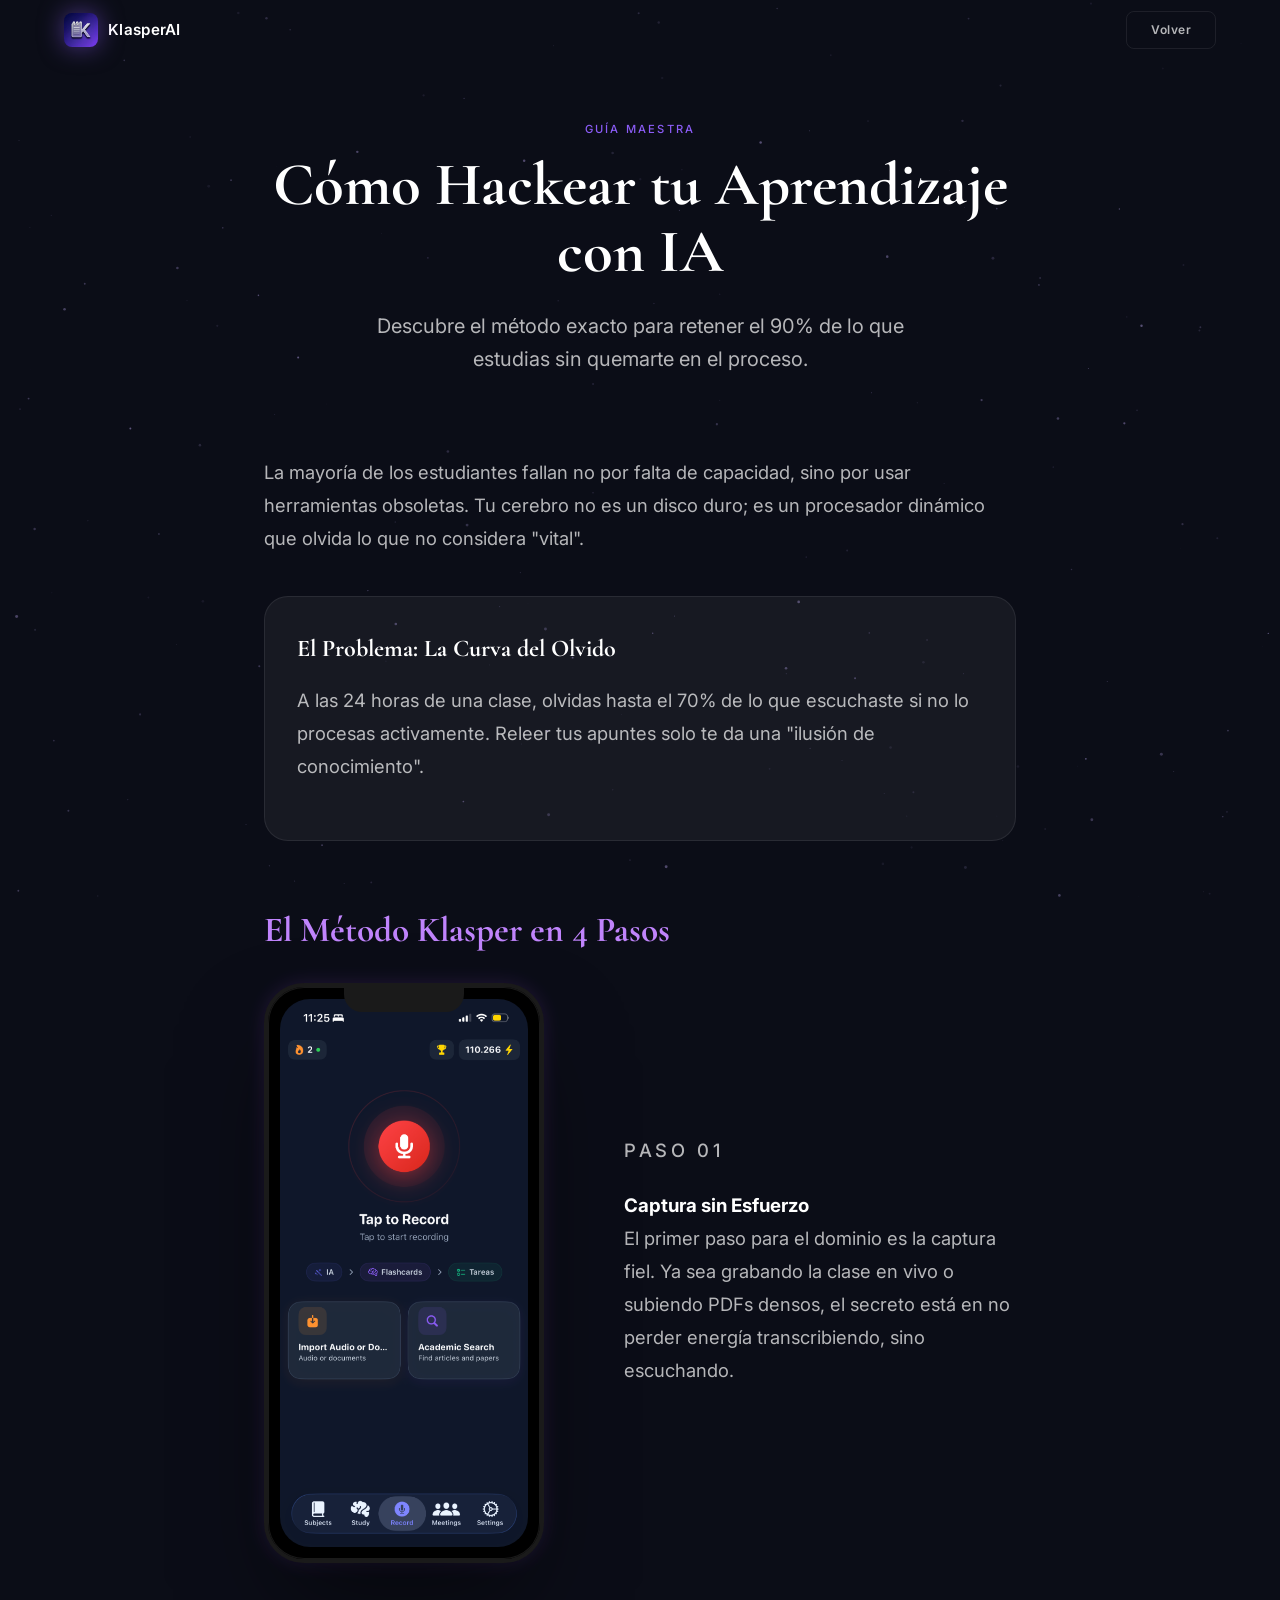
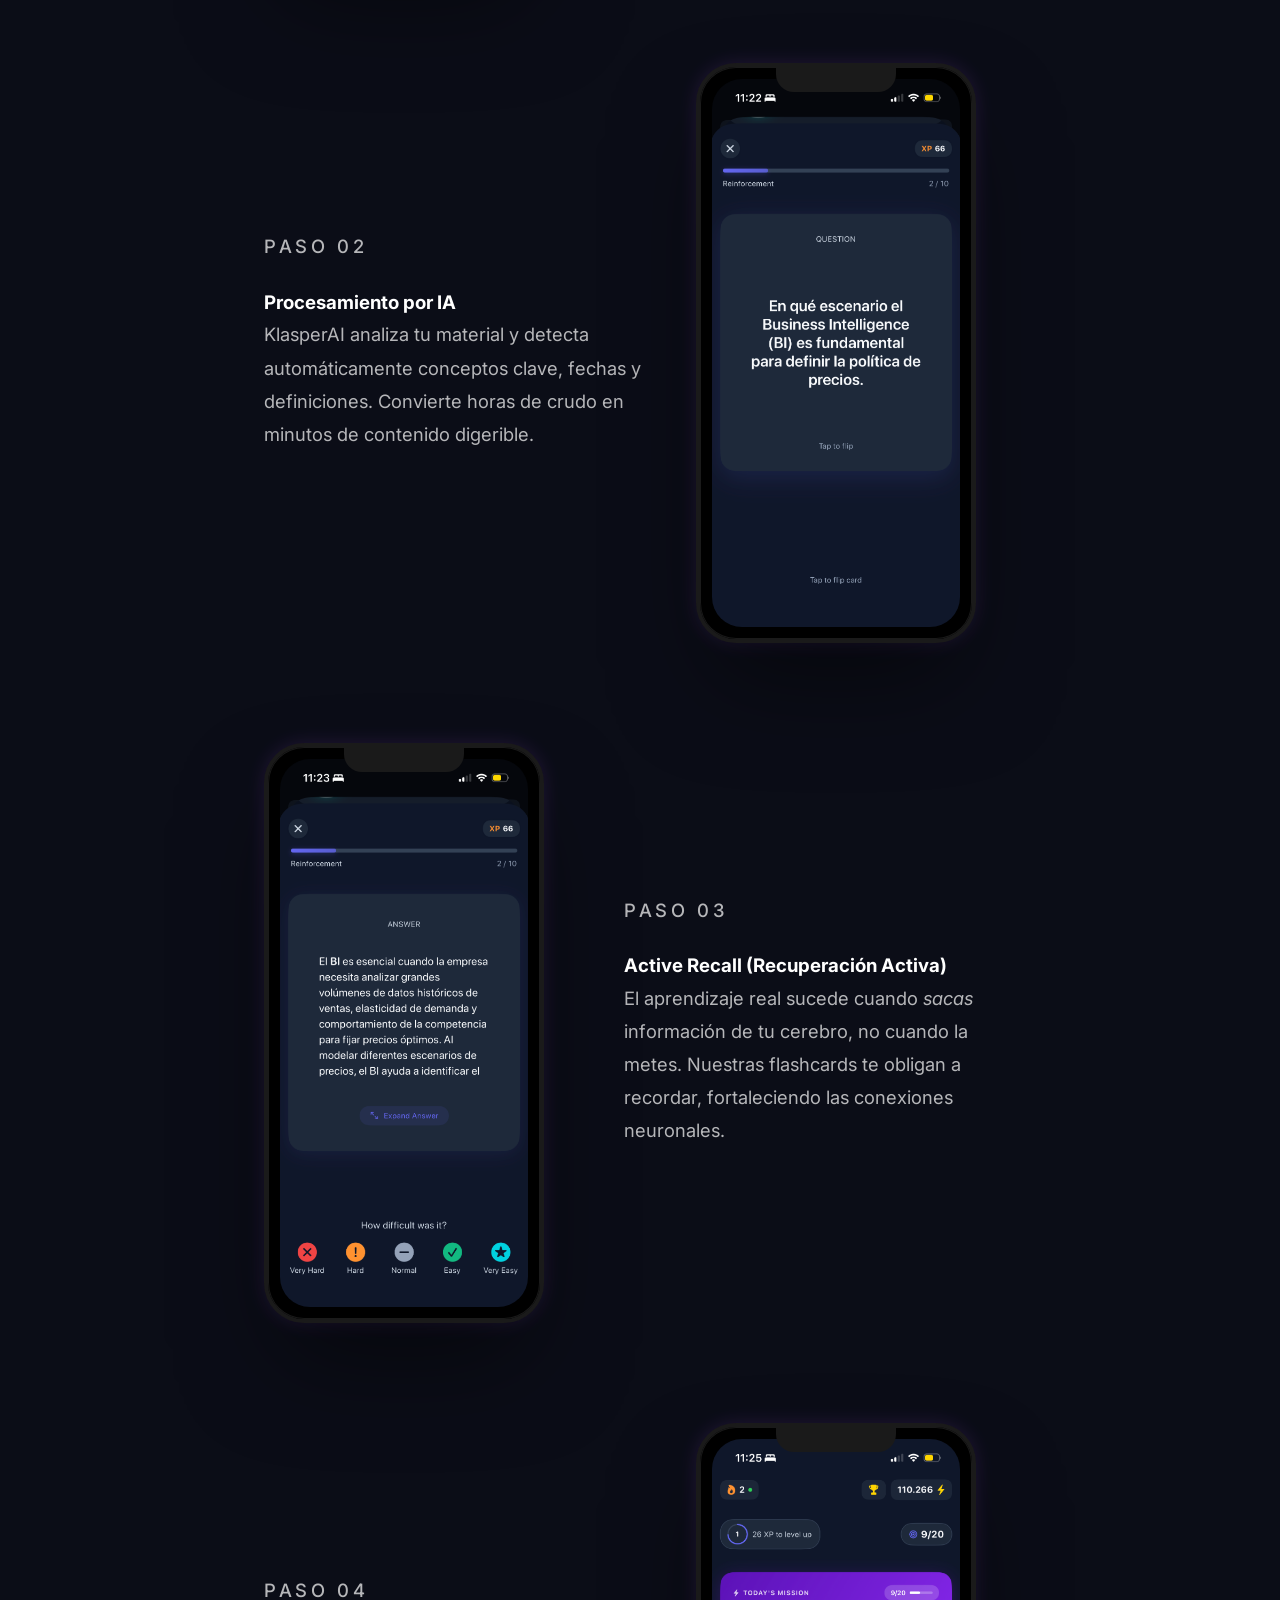
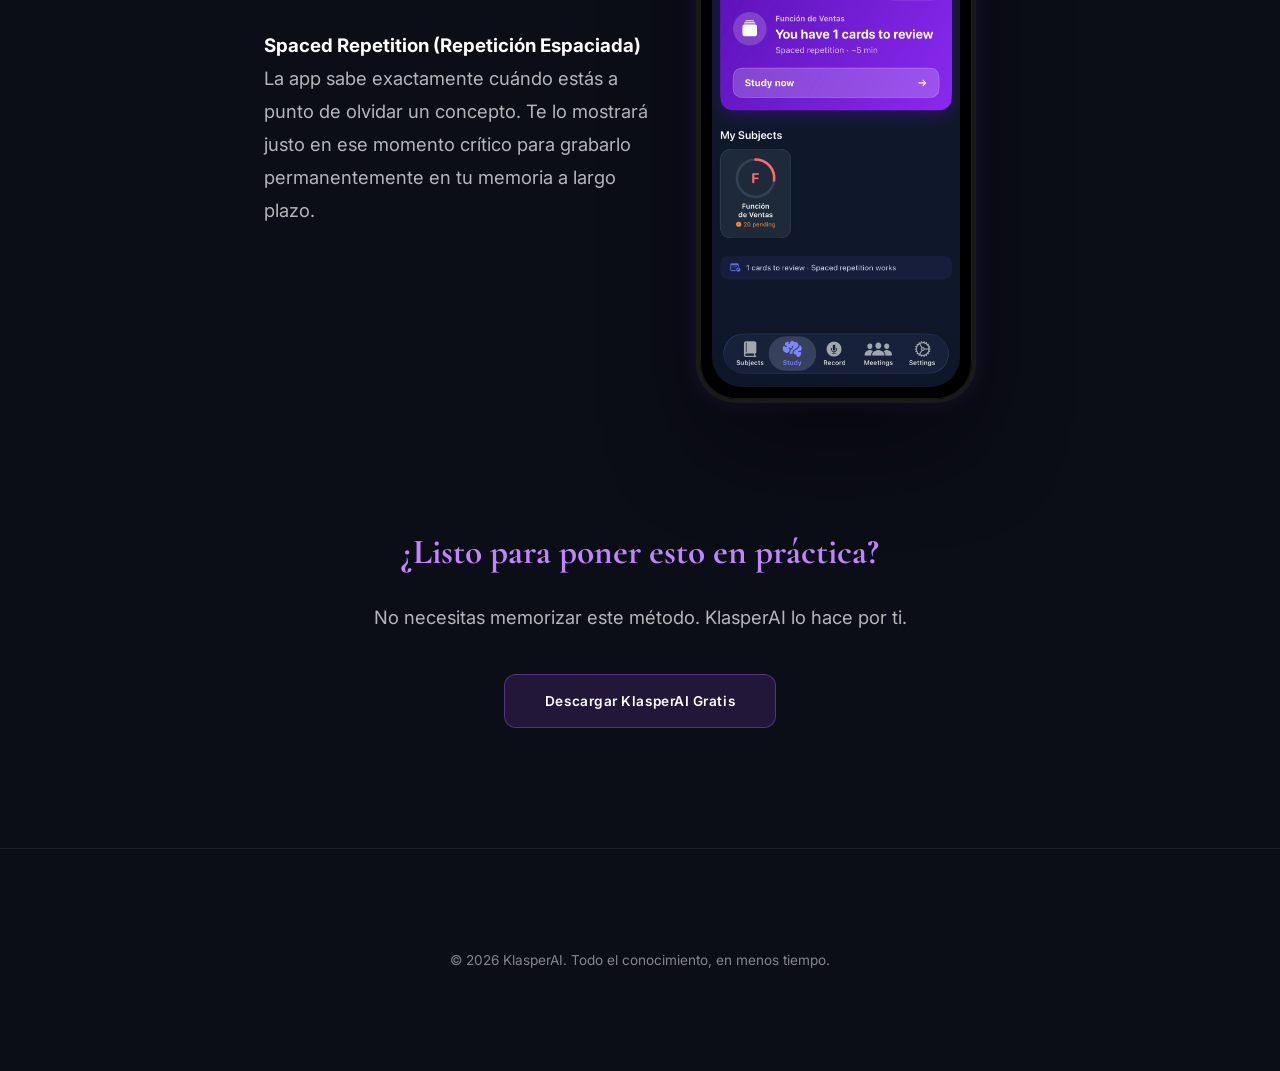
==== guia.html @ 50f0b6f0 "feat: integrate app UI mockups, interactive free guide page, and updated official support email" ====
<!doctype html>
<html lang="es">

<head>
  <meta charset="utf-8">
  <meta name="viewport" content="width=device-width, initial-scale=1">
  <title>Guía Gratis: Domina cualquier tema con el Método Klasper + IA</title>
  <meta name="description"
    content="Aprende cómo usar la inteligencia artificial y la ciencia del aprendizaje para retener 3 veces más información en la mitad del tiempo.">
  <link rel="preconnect" href="https://fonts.googleapis.com">
  <link rel="preconnect" href="https://fonts.gstatic.com" crossorigin>
  <link
    href="https://fonts.googleapis.com/css2?family=Cormorant+Garamond:ital,wght@0,400;0,600;0,700;1,400;1,600;1,700&family=Inter:wght@300;400;500;600;700&display=swap"
    rel="stylesheet">
  <link rel="stylesheet" href="./styles.css">
  
  <style>
    /* Estilos específicos para la página de la guía */
    .guide-article {
      max-width: 800px;
      margin: 120px auto;
      padding: 0 24px;
    }
    
    .guide-header {
      text-align: center;
      margin-bottom: 80px;
    }
    
    .guide-header h1 {
      font-family: var(--serif);
      font-size: clamp(2.5rem, 6vw, 3.8rem);
      line-height: 1.1;
      margin-bottom: 24px;
      color: #fff;
    }
    
    .guide-header .subtitle {
      font-size: 1.25rem;
      color: var(--text-body);
      max-width: 600px;
      margin: 0 auto;
    }
    
    .guide-content h2 {
      font-family: var(--serif);
      font-size: 2.2rem;
      margin: 60px 0 24px;
      color: var(--accent-soft);
    }
    
    .guide-content p {
      font-size: 1.15rem;
      margin-bottom: 24px;
      color: var(--text-body);
      line-height: 1.8;
    }
    
    .guide-visual {
      margin: 48px 0;
      border-radius: 24px;
      overflow: hidden;
      border: 1px solid var(--border);
      box-shadow: 0 30px 60px rgba(0,0,0,0.5);
    }
    
    .guide-visual img {
      width: 100%;
      display: block;
    }
    
    .method-step {
      display: flex;
      gap: 40px;
      align-items: center;
      margin-bottom: 100px;
    }
    
    .method-step:nth-child(even) {
      flex-direction: row-reverse;
    }
    
    .method-info {
      flex: 1;
    }
    
    .method-visual {
      flex: 0 0 320px;
    }

    @media (max-width: 768px) {
      .method-step {
        flex-direction: column !important;
        gap: 32px;
      }
      .method-visual {
        flex: 1;
        width: 100%;
      }
    }
    
    .highlight-card {
      background: var(--surface);
      padding: 32px;
      border-radius: 24px;
      border: 1px solid var(--border);
      margin: 40px 0;
    }
    
    .highlight-card h3 {
      font-family: var(--serif);
      font-size: 1.5rem;
      margin-bottom: 16px;
      color: #fff;
    }
  </style>
</head>

<body>
  <!-- Star canvas -->
  <canvas id="starfield" aria-hidden="true"></canvas>

  <header class="topbar">
    <a class="brand" href="index.html">
      <img src="./AppStore_1024.png" class="k-logo" alt="KlasperAI logo">
      <span>KlasperAI</span>
    </a>
    <a href="index.html" class="btn-outline" style="height: 38px; border-radius: 8px; font-size: 0.75rem;">Volver</a>
  </header>

  <main class="guide-article">
    <header class="guide-header">
      <p class="section-label">Guía Maestra</p>
      <h1>Cómo Hackear tu Aprendizaje con IA</h1>
      <p class="subtitle">Descubre el método exacto para retener el 90% de lo que estudias sin quemarte en el proceso.</p>
    </header>

    <div class="guide-content">
      <p>La mayoría de los estudiantes fallan no por falta de capacidad, sino por usar herramientas obsoletas. Tu cerebro no es un disco duro; es un procesador dinámico que olvida lo que no considera "vital".</p>
      
      <div class="highlight-card">
        <h3>El Problema: La Curva del Olvido</h3>
        <p>A las 24 horas de una clase, olvidas hasta el 70% de lo que escuchaste si no lo procesas activamente. Releer tus apuntes solo te da una "ilusión de conocimiento".</p>
      </div>

      <h2>El Método Klasper en 4 Pasos</h2>

      <section class="method-step">
        <div class="method-info">
          <p class="section-label">Paso 01</p>
          <h3>Captura sin Esfuerzo</h3>
          <p>El primer paso para el dominio es la captura fiel. Ya sea grabando la clase en vivo o subiendo PDFs densos, el secreto está en no perder energía transcribiendo, sino escuchando.</p>
        </div>
        <div class="method-visual">
          <div class="iphone-mockup">
            <div class="iphone-screen">
              <img src="./app_screen_record.png" alt="Captura de Audio">
            </div>
          </div>
        </div>
      </section>

      <section class="method-step">
        <div class="method-info">
          <p class="section-label">Paso 02</p>
          <h3>Procesamiento por IA</h3>
          <p>KlasperAI analiza tu material y detecta automáticamente conceptos clave, fechas y definiciones. Convierte horas de crudo en minutos de contenido digerible.</p>
        </div>
        <div class="method-visual">
          <div class="iphone-mockup">
            <div class="iphone-screen">
              <img src="./app_screen_question.png" alt="Flashcards Generadas">
            </div>
          </div>
        </div>
      </section>

      <section class="method-step">
        <div class="method-info">
          <p class="section-label">Paso 03</p>
          <h3>Active Recall (Recuperación Activa)</h3>
          <p>El aprendizaje real sucede cuando <em>sacas</em> información de tu cerebro, no cuando la metes. Nuestras flashcards te obligan a recordar, fortaleciendo las conexiones neuronales.</p>
        </div>
        <div class="method-visual">
          <div class="iphone-mockup">
            <div class="iphone-screen">
              <img src="./app_screen_answer.png" alt="Repaso con Flashcards">
            </div>
          </div>
        </div>
      </section>

      <section class="method-step">
        <div class="method-info">
          <p class="section-label">Paso 04</p>
          <h3>Spaced Repetition (Repetición Espaciada)</h3>
          <p>La app sabe exactamente cuándo estás a punto de olvidar un concepto. Te lo mostrará justo en ese momento crítico para grabarlo permanentemente en tu memoria a largo plazo.</p>
        </div>
        <div class="method-visual">
          <div class="iphone-mockup">
            <div class="iphone-screen">
              <img src="./app_screen_dashboard.png" alt="Dashboard de Estudio">
            </div>
          </div>
        </div>
      </section>

      <div class="final-cta" style="text-align: center; margin-top: 120px;">
        <h2 style="margin-bottom: 20px;">¿Listo para poner esto en práctica?</h2>
        <p style="margin-bottom: 40px;">No necesitas memorizar este método. KlasperAI lo hace por ti.</p>
        <a class="btn-glow" href="#" style="height: 54px; border-radius: 12px; padding: 0 40px;">Descargar KlasperAI Gratis</a>
      </div>
    </div>
  </main>

  <footer style="padding: 100px 0; text-align: center; border-top: 1px solid var(--border);">
    <p style="color: var(--text-dim); font-size: 0.85rem;">© 2026 KlasperAI. Todo el conocimiento, en menos tiempo.</p>
  </footer>

  <script src="./script.js"></script>
</body>
</html>
---- styles.css ----
/* ========================================================
   KlasperAI — Arcane-Inspired Dark Futuristic Landing
   ======================================================== */

/* ---------- DESIGN TOKENS ---------- */
:root {
  /* Core Palette (Synthesized from App Screenshots) */
  --bg: #0b0d17;
  --bg-subtle: #05060b;
  --surface: rgba(255, 255, 255, 0.05);
  --border: rgba(255, 255, 255, 0.08);
  --border-hover: rgba(139, 92, 246, 0.3);
  
  --text: #ffffff;
  --text-dim: rgba(255, 255, 255, 0.5);
  --text-body: rgba(255, 255, 255, 0.7);
  
  --accent: #8b5cf6;
  --accent-soft: #c084fc;
  --accent-deep: #6366f1;
  
  --glow: rgba(139, 92, 246, 0.5);
  --glow-wide: rgba(139, 92, 246, 0.15);
  
  /* State Colors (Flashcards / Feedback) */
  --diff-very-hard: #ef4444;
  --diff-hard: #f97316;
  --diff-normal: #6b7280;
  --diff-easy: #10b981;
  --diff-very-easy: #06b6d4;

  --serif: "Cormorant Garamond", "Georgia", serif;
  --sans: "Inter", system-ui, -apple-system, sans-serif;
}

/* ---------- RESET ---------- */
*,
*::before,
*::after {
  box-sizing: border-box;
  margin: 0;
  padding: 0;
}

html {
  scroll-behavior: smooth;
  -webkit-font-smoothing: antialiased;
  -moz-osx-font-smoothing: grayscale;
}

body {
  font-family: var(--sans);
  color: var(--text);
  background: var(--bg);
  overflow-x: hidden;
  line-height: 1.65;
  font-weight: 400;
}

a {
  color: inherit;
  text-decoration: none;
}

/* ---------- STAR CANVAS ---------- */
#starfield {
  position: fixed;
  inset: 0;
  z-index: 0;
  pointer-events: none;
  opacity: 0.6;
}

/* ---------- TOPBAR ---------- */
.topbar {
  position: fixed;
  top: 0;
  left: 0;
  right: 0;
  z-index: 100;
  height: 60px;
  display: flex;
  align-items: center;
  justify-content: space-between;
  padding: 0 clamp(24px, 5vw, 72px);
  background: transparent;
  transition: background 0.4s ease, border-color 0.4s ease;
  border-bottom: 1px solid transparent;
}

.topbar.scrolled {
  background: rgba(8, 6, 14, 0.88);
  backdrop-filter: blur(20px);
  -webkit-backdrop-filter: blur(20px);
  border-bottom-color: var(--border);
}

/* ---------- BRAND / LOGO ---------- */
.brand {
  display: inline-flex;
  align-items: center;
  gap: 10px;
  font-family: var(--sans);
  font-weight: 600;
  font-size: 0.95rem;
  letter-spacing: 0.02em;
  color: #fff;
}

.k-logo {
  width: 34px;
  height: 34px;
  display: block;
  border-radius: 8px;
  object-fit: cover;
  filter: drop-shadow(0 0 12px var(--glow));
}

.k-logo-footer {
  width: 28px;
  height: 28px;
  border-radius: 6px;
}

/* ---------- NAV ---------- */
nav {
  display: flex;
  align-items: center;
  gap: 36px;
}

nav a {
  font-size: 0.82rem;
  font-weight: 500;
  color: var(--text-dim);
  letter-spacing: 0.04em;
  transition: color 0.3s ease;
}

nav a:hover {
  color: #fff;
}

/* Mobile menu */
.menu-toggle {
  display: none;
  flex-direction: column;
  gap: 6px;
  background: none;
  border: none;
  cursor: pointer;
  padding: 6px;
}

.menu-toggle span {
  display: block;
  width: 20px;
  height: 1.5px;
  background: #fff;
  border-radius: 2px;
  transition: all 0.3s ease;
}

/* ---------- HERO ---------- */
.hero {
  position: relative;
  z-index: 1;
  min-height: 100vh;
  display: flex;
  flex-direction: column;
  justify-content: center;
  padding: 140px clamp(24px, 5vw, 72px) 60px;
  overflow: hidden;
}

.hero-inner {
  display: grid;
  grid-template-columns: 1fr 1fr;
  align-items: center;
  max-width: 1280px;
  margin: 0 auto;
  width: 100%;
  gap: 40px;
}

.hero-text {
  position: relative;
  z-index: 3;
}

.hero-label {
  font-family: var(--sans);
  font-size: 0.72rem;
  font-weight: 500;
  text-transform: uppercase;
  letter-spacing: 0.2em;
  color: var(--text-dim);
  margin-bottom: 20px;
}

.hero-text h1 {
  font-family: var(--serif);
  font-size: clamp(2.5rem, 8vw, 4.2rem);
  line-height: 1.1;
  font-weight: 700;
  margin-bottom: 24px;
  color: #fff;
}

.hero-text h1 em {
  font-style: italic;
  font-weight: 400;
  color: var(--accent-soft);
  display: block;
}

.hero-desc {
  max-width: 42ch;
  color: var(--text-body);
  font-size: 0.92rem;
  line-height: 1.7;
  margin-bottom: 32px;
}

.hero-actions {
  display: flex;
  gap: 14px;
}

/* ---------- GLOWING PORTAL ---------- */
.portal-wrap {
  display: flex;
  flex-direction: column;
  justify-content: flex-end;
  align-items: center;
  position: relative;
  min-height: 480px;
  gap: 24px;
}

.portal {
  position: relative;
  width: 260px;
  height: 400px;
}

.portal-inner {
  position: absolute;
  inset: 0;
  border-radius: 130px 130px 0 0;
  overflow: hidden;
  background: linear-gradient(180deg,
      rgba(168, 85, 247, 0.08) 0%,
      rgba(139, 92, 246, 0.04) 50%,
      transparent 100%);
  border: 1.5px solid;
  border-image: linear-gradient(180deg, var(--accent) 0%, rgba(168, 85, 247, 0.15) 70%, transparent 100%) 1;
  /* Optional floating animation for portal */
  animation: portalPulse 4s ease-in-out infinite alternate, float 6s ease-in-out infinite;
}

@keyframes float {
  0% { transform: translateY(0px); }
  50% { transform: translateY(-10px); }
  100% { transform: translateY(0px); }
}

/* Portrait image inside portal */
.portal-image {
  width: 100%;
  height: 100%;
  object-fit: cover;
  object-position: top center;
  border-radius: 130px 130px 0 0;
  opacity: 0.85;
  mix-blend-mode: lighten;
}

/* Quote below portal */
.portal-quote {
  text-align: center;
  max-width: 320px;
  margin-top: 4px;
}

.portal-quote blockquote {
  font-family: var(--serif);
  font-size: clamp(0.82rem, 1.4vw, 1rem);
  font-style: italic;
  font-weight: 400;
  line-height: 1.55;
  color: var(--text-dim);
  margin: 0 0 10px;
}

.portal-quote figcaption {
  display: flex;
  flex-direction: column;
  gap: 2px;
}

.portal-author {
  font-family: var(--sans);
  font-size: 0.8rem;
  font-weight: 600;
  color: var(--accent-soft);
  letter-spacing: 0.03em;
}

.portal-author-role {
  font-family: var(--sans);
  font-size: 0.7rem;
  font-weight: 400;
  color: var(--text-dim);
  opacity: 0.7;
  letter-spacing: 0.02em;
}

.portal-light {
  position: absolute;
  bottom: 0;
  left: 50%;
  transform: translateX(-50%);
  width: 140%;
  height: 40px;
  background: radial-gradient(ellipse at center, var(--glow) 0%, transparent 70%);
  filter: blur(10px);
  animation: portalLightPulse 3s ease-in-out infinite alternate;
}

@keyframes portalPulse {
  0% {
    box-shadow: 0 0 60px rgba(168, 85, 247, .15), 0 0 120px rgba(139, 92, 246, .08), inset 0 0 60px rgba(168, 85, 247, .06);
  }

  100% {
    box-shadow: 0 0 80px rgba(168, 85, 247, .25), 0 0 160px rgba(139, 92, 246, .12), inset 0 0 80px rgba(168, 85, 247, .1);
  }
}

@keyframes portalLightPulse {
  0% {
    opacity: 0.6;
    transform: translateX(-50%) scaleX(1);
  }

  100% {
    opacity: 1;
    transform: translateX(-50%) scaleX(1.15);
  }
}

/* ---------- BUTTONS ---------- */
.btn-glow {
  display: inline-flex;
  align-items: center;
  justify-content: center;
  min-width: 140px;
  padding: 0 24px;
  height: 48px;
  border-radius: 9px;
  font-family: var(--sans);
  font-size: 0.85rem;
  font-weight: 600;
  letter-spacing: 0.04em;
  color: #fff;
  background: rgba(168, 85, 247, 0.15);
  border: 1px solid rgba(168, 85, 247, 0.4);
  cursor: pointer;
  transition: all 0.35s ease;
  position: relative;
}

.btn-glow::before {
  content: '';
  position: absolute;
  inset: -1px;
  border-radius: 9px;
  background: linear-gradient(135deg, var(--accent), var(--accent-deep));
  opacity: 0;
  transition: opacity 0.35s ease;
  z-index: -1;
}

.btn-glow:hover {
  border-color: var(--accent);
  box-shadow: 0 0 20px var(--glow), 0 0 40px rgba(168, 85, 247, .1);
  transform: translateY(-2px);
}

.btn-glow:hover::before {
  opacity: 1;
}

.btn-outline {
  display: inline-flex;
  align-items: center;
  justify-content: center;
  padding: 0 24px;
  height: 48px;
  border-radius: 9px;
  font-family: var(--sans);
  font-size: 0.85rem;
  font-weight: 600;
  letter-spacing: 0.04em;
  color: var(--text-body);
  background: transparent;
  border: 1px solid var(--border);
  cursor: pointer;
  transition: all 0.35s ease;
}

.btn-outline:hover {
  color: #fff;
  border-color: rgba(255, 255, 255, .2);
  transform: translateY(-2px);
  box-shadow: 0 4px 12px rgba(0, 0, 0, 0.2);
}

.btn-app-store {
  display: inline-flex;
  align-items: center;
  justify-content: center;
  border-radius: 12px;
  background: #000;
  border: 1px solid rgba(255, 255, 255, 0.15);
  transition: all 0.35s cubic-bezier(0.2, 0.8, 0.2, 1);
  overflow: hidden;
  position: relative;
}

.btn-app-store::after {
  content: '';
  position: absolute;
  inset: 0;
  background: linear-gradient(135deg, rgba(255,255,255,0.1) 0%, transparent 50%, rgba(255,255,255,0.05) 100%);
  opacity: 0;
  transition: opacity 0.35s ease;
}

.btn-app-store:hover {
  transform: translateY(-2px);
  border-color: rgba(255, 255, 255, 0.3);
  box-shadow: 0 8px 24px rgba(168, 85, 247, 0.2), 0 0 0 1px rgba(255,255,255,0.1) inset;
}

.btn-app-store:hover::after {
  opacity: 1;
}

.btn-app-store svg {
  display: block;
}
/* ---------- STATS ROW ---------- */
.stats-row {
  position: relative;
  z-index: 2;
  display: grid;
  grid-template-columns: repeat(3, 1fr);
  gap: 1px;
  max-width: 1280px;
  margin: 80px auto 0;
  width: 100%;
  background: var(--border);
  border-radius: 16px;
  overflow: hidden;
}

.stat {
  background: var(--bg-subtle);
  padding: 28px 24px;
  transition: background 0.3s ease;
}

.stat:hover {
  background: rgba(168, 85, 247, 0.04);
}

.stat strong {
  display: block;
  font-family: var(--serif);
  font-size: 1.6rem;
  font-weight: 700;
  color: #fff;
  margin-bottom: 6px;
}

.stat span {
  font-size: 0.78rem;
  color: var(--text-dim);
  line-height: 1.45;
}

/* ---------- QUOTE SECTION ---------- */
.quote-section {
  position: relative;
  z-index: 1;
  padding: clamp(100px, 14vw, 200px) 24px;
  text-align: center;
  overflow: hidden;
}

.quote {
  font-family: var(--serif);
  font-size: clamp(1.8rem, 4vw, 3.2rem);
  font-weight: 600;
  line-height: 1.25;
  color: #fff;
  position: relative;
  z-index: 2;
}

.quote em {
  font-style: italic;
  color: var(--accent-soft);
}

.glow-ellipse {
  position: absolute;
  left: 50%;
  top: 55%;
  transform: translate(-50%, -50%);
  width: min(700px, 90vw);
  height: 180px;
  border-radius: 50%;
  background: radial-gradient(ellipse at center,
      rgba(168, 85, 247, 0.3) 0%,
      rgba(139, 92, 246, 0.12) 40%,
      transparent 70%);
  filter: blur(30px);
  animation: ellipseGlow 5s ease-in-out infinite alternate;
  z-index: 1;
}

.glow-ellipse-sm {
  width: min(500px, 80vw);
  height: 120px;
  top: 20%;
}

@keyframes ellipseGlow {
  0% {
    opacity: 0.5;
    transform: translate(-50%, -50%) scaleX(1);
  }

  100% {
    opacity: 0.8;
    transform: translate(-50%, -50%) scaleX(1.1);
  }
}

/* ---------- SECTIONS ---------- */
.section {
  position: relative;
  z-index: 1;
  padding: clamp(80px, 10vw, 140px) clamp(24px, 5vw, 72px);
}

.wrap {
  max-width: 1280px;
  margin: 0 auto;
}

.section-label {
  font-family: var(--sans);
  font-size: 0.7rem;
  font-weight: 500;
  text-transform: uppercase;
  letter-spacing: 0.2em;
  color: var(--accent);
  margin-bottom: 14px;
}

.section-title {
  font-family: var(--serif);
  font-size: clamp(2rem, 4vw, 3.2rem);
  font-weight: 600;
  line-height: 1.12;
  color: #fff;
  max-width: 16ch;
  margin-bottom: 16px;
}

.section-desc {
  color: var(--text-body);
  font-size: 0.92rem;
  line-height: 1.7;
  max-width: 56ch;
  margin-bottom: 48px;
}

/* ---------- FEATURES GRID (4 col) ---------- */
.features-grid {
  display: grid;
  grid-template-columns: repeat(4, 1fr);
  gap: 1px;
  background: var(--border);
  border-radius: 16px;
  overflow: hidden;
  margin-top: 48px;
}

.feature-card {
  background: var(--bg-subtle);
  padding: 32px 24px;
  transition: background 0.3s ease;
}

.feature-card:hover {
  background: rgba(168, 85, 247, 0.06);
  transform: translateY(-4px);
  box-shadow: 0 10px 30px -10px rgba(168, 85, 247, 0.15);
  border-color: var(--border-hover);
}

.feature-icon {
  color: var(--accent);
  margin-bottom: 18px;
  transition: transform 0.3s ease;
}

.feature-card:hover .feature-icon {
  transform: scale(1.1);
}

.feature-card h3 {
  font-family: var(--serif);
  font-size: 1.2rem;
  font-weight: 700;
  color: #fff;
  margin-bottom: 10px;
}

.feature-card p {
  color: var(--text-dim);
  font-size: 0.85rem;
  line-height: 1.6;
}

/* ---------- PROCESS GRID ---------- */
.process-grid {
  display: grid;
  grid-template-columns: repeat(3, 1fr);
  gap: 24px;
  margin-top: 48px;
}

.process-step {
  background: var(--surface);
  border: 1px solid var(--border);
  border-radius: 20px;
  padding: 32px 28px;
  transition: border-color 0.35s ease, transform 0.35s ease;
}

.process-step:hover {
  border-color: var(--border-hover);
  transform: translateY(-3px);
}

.step-num {
  display: inline-block;
  font-family: var(--serif);
  font-size: 2rem;
  font-weight: 700;
  font-style: italic;
  color: var(--accent);
  margin-bottom: 16px;
  opacity: 0.7;
}

.process-step h3 {
  font-family: var(--serif);
  font-size: 1.25rem;
  font-weight: 700;
  color: #fff;
  margin-bottom: 10px;
}

.process-step p {
  color: var(--text-dim);
  font-size: 0.88rem;
  line-height: 1.6;
}

/* ---------- EVIDENCE GRID ---------- */
.evidence-grid {
  display: grid;
  grid-template-columns: repeat(3, 1fr);
  gap: 24px;
  margin-top: 48px;
}

.evidence-card {
  background: var(--surface);
  border: 1px solid var(--border);
  border-radius: 20px;
  padding: 32px 28px;
  transition: border-color 0.35s ease, transform 0.35s ease;
}

.evidence-card:hover {
  border-color: var(--border-hover);
  transform: translateY(-4px);
  background: rgba(255, 255, 255, 0.04);
  box-shadow: 0 12px 40px -15px rgba(168, 85, 247, 0.2);
}

.evidence-card h3 {
  font-family: var(--serif);
  font-size: 1.2rem;
  font-weight: 700;
  color: #fff;
  margin-bottom: 10px;
}

.evidence-card p {
  color: var(--text-dim);
  font-size: 0.88rem;
  line-height: 1.6;
  margin-bottom: 12px;
}

.evidence-card a {
  font-size: 0.82rem;
  font-weight: 600;
  color: var(--accent-soft);
  transition: color 0.3s ease;
}

.evidence-card a:hover {
  color: #fff;
}

/* ---------- COMPARE TABLE ---------- */
.compare-card {
  background: var(--surface);
  border: 1px solid var(--border);
  border-radius: 20px;
  padding: 32px 28px;
  margin-top: 24px;
}

.compare-card h3 {
  font-family: var(--serif);
  font-size: 1.2rem;
  font-weight: 700;
  color: #fff;
  margin-bottom: 12px;
}

table {
  width: 100%;
  border-collapse: collapse;
}

th,
td {
  text-align: left;
  padding: 14px 12px;
  border-bottom: 1px solid var(--border);
}

th {
  font-size: 0.72rem;
  font-weight: 600;
  text-transform: uppercase;
  letter-spacing: 0.08em;
  color: var(--text-dim);
}

td {
  color: var(--text-body);
  font-size: 0.88rem;
}

tr:last-child td {
  border-bottom: none;
}

/* ---------- TESTIMONIAL ---------- */
.testimonial-card {
  background: var(--surface);
  border: 1px solid var(--border);
  border-radius: 20px;
  padding: 36px 32px;
  margin-top: 24px;
  font-family: var(--serif);
  font-size: 1.15rem;
  font-style: italic;
  line-height: 1.6;
  color: var(--text-body);
  transition: all 0.3s ease;
}

.testimonial-card:hover {
  transform: translateY(-2px);
  border-color: rgba(255,255,255,0.15);
  box-shadow: 0 8px 30px rgba(0,0,0,0.3);
}

.testimonial-card cite {
  display: block;
  margin-top: 16px;
  font-family: var(--sans);
  font-size: 0.8rem;
  font-style: normal;
  color: var(--text-dim);
}

/* ---------- CTA SECTION ---------- */
.section-cta {
  text-align: center;
  overflow: hidden;
}

.section-cta .section-title {
  max-width: 100%;
  margin-left: auto;
  margin-right: auto;
}

.section-cta .section-label {
  text-align: center;
}

.cta-buttons {
  display: flex;
  gap: 14px;
  justify-content: center;
  margin-bottom: 64px;
}

/* ---------- BLOG GRID ---------- */
.blog-grid {
  display: grid;
  grid-template-columns: repeat(3, 1fr);
  gap: 24px;
  margin-top: 24px;
}

.blog-card {
  background: var(--surface);
  border: 1px solid var(--border);
  border-radius: 20px;
  padding: 28px 24px;
  text-align: left;
  transition: border-color 0.35s ease, transform 0.35s ease;
}

.blog-card:hover {
  border-color: var(--border-hover);
  transform: translateY(-3px);
}

.blog-card h3 {
  font-family: var(--serif);
  font-size: 1.1rem;
  font-weight: 700;
  color: #fff;
  margin-bottom: 8px;
}

.blog-card p {
  color: var(--text-dim);
  font-size: 0.85rem;
  line-height: 1.6;
  margin-bottom: 12px;
}

.blog-card a {
  font-size: 0.82rem;
  font-weight: 600;
  color: var(--accent-soft);
  transition: color 0.3s ease;
}

.blog-card a:hover {
  color: #fff;
}

/* ---------- FOOTER ---------- */
.footer {
  position: relative;
  z-index: 1;
  border-top: 1px solid var(--border);
}

.footer-inner {
  max-width: 1280px;
  margin: 0 auto;
  padding: 40px clamp(24px, 5vw, 72px);
  display: flex;
  align-items: center;
  justify-content: space-between;
  flex-wrap: wrap;
  gap: 20px;
}

.footer-brand {
  display: flex;
  align-items: center;
  gap: 8px;
  font-family: var(--sans);
  font-weight: 600;
  font-size: 0.9rem;
  color: #fff;
}

.footer-links {
  display: flex;
  gap: 20px;
}

.footer-links a {
  color: var(--text-dim);
  transition: color 0.3s ease, transform 0.3s ease;
  display: flex;
}

.footer-links a:hover {
  color: var(--accent-soft);
  transform: translateY(-2px);
}

.footer-copy {
  width: 100%;
  text-align: center;
  font-size: 0.78rem;
  color: var(--text-dim);
  margin-top: 12px;
}

/* ---------- SCROLL REVEAL ---------- */
.hero-text,
.hero-inner .portal-wrap,
.stats-row,
.quote,
.section-label,
.section-title,
.section-desc,
.features-grid,
.process-step,
.evidence-card,
.compare-card,
.testimonial-card,
.cta-buttons,
.blog-card {
  opacity: 0;
  transform: translateY(24px);
  transition: opacity 0.7s cubic-bezier(0.22, 1, 0.36, 1), transform 0.7s cubic-bezier(0.22, 1, 0.36, 1);
}

.is-visible {
  opacity: 1 !important;
  transform: none !important;
}

/* Stagger grid items */
.process-step:nth-child(2),
.evidence-card:nth-child(2),
.blog-card:nth-child(2) {
  transition-delay: 0.1s;
}

.process-step:nth-child(3),
.evidence-card:nth-child(3),
.blog-card:nth-child(3) {
  transition-delay: 0.2s;
}

/* ==========================================================
   RESPONSIVE — ALL DEVICE SIZES
   ========================================================== */

/* ----- LARGE DESKTOP / SMALL LAPTOP (≤1280px) ----- */
@media (max-width: 1280px) {
  .features-grid {
    grid-template-columns: repeat(2, 1fr);
  }
}

/* ----- TABLET LANDSCAPE (≤1080px) ----- */
@media (max-width: 1080px) {
  .hero-inner {
    grid-template-columns: 1fr;
    text-align: center;
  }

  .hero-text {
    order: 1;
  }

  .portal-wrap {
    order: 0;
    min-height: 300px;
  }

  .portal {
    width: 200px;
    height: 280px;
  }

  .hero-desc {
    margin-left: auto;
    margin-right: auto;
  }

  .hero-actions {
    justify-content: center;
  }

  .hero-label {
    text-align: center;
  }

  .hero h1 {
    font-size: clamp(2.4rem, 6vw, 3.6rem);
  }

  .stats-row {
    grid-template-columns: repeat(3, 1fr);
    margin-top: 48px;
  }

  .section-title {
    max-width: 100%;
  }

  .process-grid,
  .evidence-grid,
  .blog-grid {
    grid-template-columns: repeat(2, 1fr);
  }

  .quote {
    font-size: clamp(1.5rem, 3.5vw, 2.4rem);
  }
}

/* ----- TABLET PORTRAIT (≤768px) ----- */
@media (max-width: 768px) {

  /* Mobile nav */
  nav {
    display: none;
  }

  nav.nav-open {
    display: flex;
    flex-direction: column;
    position: fixed;
    top: 60px;
    left: 0;
    right: 0;
    bottom: 0;
    background: rgba(8, 6, 14, 0.97);
    backdrop-filter: blur(24px);
    -webkit-backdrop-filter: blur(24px);
    padding: 48px 32px;
    gap: 24px;
    z-index: 99;
    animation: fadeSlideIn 0.3s ease;
  }

  @keyframes fadeSlideIn {
    from {
      opacity: 0;
      transform: translateY(-10px);
    }

    to {
      opacity: 1;
      transform: translateY(0);
    }
  }

  nav.nav-open a {
    font-size: 1.3rem;
    font-weight: 600;
    color: #fff;
    padding: 8px 0;
    border-bottom: 1px solid var(--border);
  }

  .menu-toggle {
    display: flex;
  }

  /* Hero */
  .hero {
    padding-top: 100px;
    padding-bottom: 40px;
    min-height: auto;
  }

  .portal-wrap {
    min-height: 240px;
  }

  .portal {
    width: 160px;
    height: 240px;
  }

  .hero h1 {
    font-size: clamp(2rem, 7vw, 3rem);
  }

  .hero-desc {
    font-size: 0.88rem;
  }

  /* Stats */
  .stats-row {
    grid-template-columns: 1fr;
    margin-top: 36px;
  }

  .stat {
    padding: 22px 20px;
  }

  .stat strong {
    font-size: 1.3rem;
  }

  /* Grids */
  .features-grid {
    grid-template-columns: 1fr;
  }

  .process-grid,
  .evidence-grid,
  .blog-grid {
    grid-template-columns: 1fr;
  }

  /* Cards */
  .feature-card {
    padding: 24px 20px;
  }

  .process-step,
  .evidence-card,
  .blog-card {
    padding: 24px 20px;
    border-radius: 16px;
  }

  .compare-card {
    padding: 24px 16px;
    border-radius: 16px;
  }

  .testimonial-card {
    padding: 24px 20px;
    border-radius: 16px;
    font-size: 1rem;
  }

  /* Table: horizontal scroll on small screens */
  .compare-card {
    overflow-x: auto;
    -webkit-overflow-scrolling: touch;
  }

  table {
    min-width: 520px;
  }

  th,
  td {
    padding: 12px 10px;
    font-size: 0.82rem;
    white-space: nowrap;
  }

  /* Sections */
  .section {
    padding-top: 64px;
    padding-bottom: 64px;
  }

  .section-desc {
    margin-bottom: 32px;
  }

  .section-title {
    font-size: clamp(1.6rem, 5vw, 2.2rem);
  }

  /* CTA */
  .cta-buttons {
    flex-direction: column;
    align-items: center;
    gap: 12px;
    margin-bottom: 48px;
  }

  .btn-glow,
  .btn-outline {
    width: 100%;
    max-width: 320px;
    padding: 16px 28px;
    font-size: 0.9rem;
  }

  /* Quote */
  .quote-section {
    padding: 80px 20px;
  }

  .glow-ellipse {
    height: 120px;
  }

  /* Footer */
  .footer-inner {
    flex-direction: column;
    text-align: center;
    gap: 16px;
    padding: 32px 24px;
  }

  .footer-brand {
    justify-content: center;
  }

  .footer-links {
    justify-content: center;
  }
}

/* ----- SMALL TABLET / LARGE PHONE (≤600px) ----- */
@media (max-width: 600px) {
  .topbar {
    height: 56px;
    padding: 0 16px;
  }

  .brand span {
    font-size: 0.85rem;
  }

  .k-logo {
    width: 28px;
    height: 28px;
    border-radius: 6px;
  }

  .hero {
    padding: 80px 16px 32px;
  }

  .hero h1 {
    font-size: 2rem;
  }

  .hero-label {
    font-size: 0.65rem;
    letter-spacing: 0.15em;
  }

  .portal-wrap {
    min-height: 200px;
  }

  .portal {
    width: 130px;
    height: 200px;
  }

  .stats-row {
    border-radius: 12px;
  }

  .section {
    padding: 48px 16px;
  }

  .section-label {
    font-size: 0.65rem;
  }

  .section-title {
    font-size: 1.5rem;
  }

  .features-grid {
    border-radius: 12px;
  }

  .feature-card h3 {
    font-size: 1.05rem;
  }

  .process-step h3,
  .evidence-card h3,
  .blog-card h3 {
    font-size: 1.05rem;
  }

  .quote {
    font-size: 1.4rem;
  }

  nav.nav-open {
    top: 56px;
    padding: 32px 24px;
  }
}

/* ----- SMALL PHONE (≤400px) ----- */
@media (max-width: 400px) {
  .hero h1 {
    font-size: 1.7rem;
    line-height: 1.15;
  }

  .hero-desc {
    font-size: 0.82rem;
    line-height: 1.6;
  }

  .hero-label {
    font-size: 0.6rem;
  }

  .btn-glow,
  .btn-outline {
    padding: 14px 20px;
    font-size: 0.85rem;
  }

  .stat strong {
    font-size: 1.15rem;
  }

  .stat span {
    font-size: 0.72rem;
  }

  .section-title {
    font-size: 1.35rem;
  }

  .quote {
    font-size: 1.2rem;
  }

  .portal {
    width: 110px;
    height: 170px;
  }

  .portal-wrap {
    min-height: 170px;
  }

  .feature-card,
  .process-step,
  .evidence-card,
  .blog-card {
    padding: 20px 16px;
  }

  .compare-card {
    padding: 20px 12px;
  }

  .testimonial-card {
    padding: 20px 16px;
    font-size: 0.92rem;
  }

  .footer-inner {
    padding: 24px 16px;
  }

  .footer-copy {
    font-size: 0.7rem;
  }
}

/* ---------- FOOTER LEGAL LINKS ---------- */
.footer-legal-links {
  display: flex;
  gap: 24px;
  align-items: center;
  width: 100%;
  justify-content: center;
  padding-top: 8px;
}

.footer-legal-links a {
  font-size: 0.78rem;
  color: var(--text-dim);
  transition: color 0.3s ease;
}

.footer-legal-links a:hover {
  color: var(--accent-soft);
}

/* ---------- LEGAL PAGES ---------- */
.legal-header {
  position: relative;
  z-index: 1;
  padding: 160px clamp(24px, 5vw, 72px) 60px;
  text-align: center;
}

.legal-header h1 {
  font-family: var(--serif);
  font-size: clamp(2rem, 4vw, 3.2rem);
  font-weight: 600;
  color: #fff;
  margin-bottom: 12px;
}

.legal-header .update-date {
  font-size: 0.82rem;
  color: var(--text-dim);
  letter-spacing: 0.04em;
}

.legal-content {
  position: relative;
  z-index: 1;
  max-width: 800px;
  margin: 0 auto;
  padding: 0 clamp(24px, 5vw, 72px) 120px;
}

.legal-section {
  margin-bottom: 48px;
}

.legal-section h2 {
  font-family: var(--serif);
  font-size: 1.4rem;
  font-weight: 700;
  color: #fff;
  margin-bottom: 16px;
  padding-bottom: 12px;
  border-bottom: 1px solid var(--border);
}

.legal-section h3 {
  font-family: var(--sans);
  font-size: 0.9rem;
  font-weight: 600;
  color: var(--text);
  margin: 20px 0 8px;
  text-transform: uppercase;
  letter-spacing: 0.06em;
}

.legal-section p {
  color: var(--text-body);
  font-size: 0.92rem;
  line-height: 1.8;
  margin-bottom: 14px;
}

.legal-section ul {
  list-style: none;
  padding: 0;
  margin-bottom: 14px;
}

.legal-section ul li {
  color: var(--text-body);
  font-size: 0.92rem;
  line-height: 1.8;
  padding-left: 22px;
  position: relative;
  margin-bottom: 8px;
}

.legal-section ul li::before {
  content: '—';
  position: absolute;
  left: 0;
  color: var(--accent);
  font-weight: 600;
}

.legal-section a {
  color: var(--accent-soft);
  transition: color 0.3s ease;
}

.legal-section a:hover {
  color: #fff;
}

.legal-note {
  background: rgba(168, 85, 247, 0.05);
  border: 1px solid rgba(168, 85, 247, 0.2);
  border-left: 3px solid var(--accent);
  border-radius: 12px;
  padding: 20px 24px;
  margin: 24px 0;
}

.legal-note p {
  color: var(--text-body);
  font-size: 0.88rem;
  line-height: 1.7;
  margin: 0;
}

@media (max-width: 768px) {
  .legal-header {
    padding: 120px 24px 48px;
  }

  .legal-content {
    padding-bottom: 80px;
  }

  .footer-legal-links {
    flex-wrap: wrap;
    gap: 16px;
  }
}

/* ---------- URGENCY BAR ---------- */
#urgency-bar {
  position: fixed;
  top: 0;
  left: 0;
  right: 0;
  z-index: 200;
  background: rgba(8, 6, 14, 0.96);
  backdrop-filter: blur(12px);
  -webkit-backdrop-filter: blur(12px);
  border-bottom: 1px solid rgba(168, 85, 247, 0.15);
  padding: 8px 24px;
  display: flex;
  align-items: center;
  justify-content: center;
  gap: 12px;
  font-size: 0.78rem;
  font-weight: 500;
  color: #c084fc;
  text-align: center;
  transition: transform 0.3s ease;
}

#urgency-bar.hidden {
  transform: translateY(-100%);
  pointer-events: none;
}

.urgency-icon {
  font-size: 0.9rem;
  flex-shrink: 0;
}

.urgency-close {
  background: none;
  border: none;
  color: rgba(255, 255, 255, 0.5);
  cursor: pointer;
  font-size: 1.2rem;
  line-height: 1;
  padding: 0 4px;
  margin-left: 12px;
  transition: color 0.2s ease;
  flex-shrink: 0;
}

.urgency-close:hover {
  color: #fff;
}

body.has-urgency-bar .topbar {
  top: 42px;
}

body.has-urgency-bar .hero {
  padding-top: 185px;
}

/* ---------- NAV CTA BUTTON ---------- */
.nav-cta-btn {
  display: inline-flex !important;
  align-items: center;
  padding: 8px 20px !important;
  border-radius: 999px;
  background: rgba(168, 85, 247, 0.12) !important;
  border: 1px solid rgba(168, 85, 247, 0.4);
  color: #fff !important;
  font-size: 0.8rem !important;
  font-weight: 600 !important;
  letter-spacing: 0.04em;
  transition: all 0.3s ease !important;
}

.nav-cta-btn:hover {
  background: rgba(168, 85, 247, 0.28) !important;
  border-color: var(--accent) !important;
  box-shadow: 0 0 20px rgba(168, 85, 247, 0.2);
  transform: translateY(-1px) !important;
}

/* ---------- HERO BADGE ---------- */
.hero-badge {
  display: inline-flex;
  align-items: center;
  gap: 8px;
  background: rgba(168, 85, 247, 0.08);
  border: 1px solid rgba(168, 85, 247, 0.22);
  border-radius: 999px;
  padding: 6px 14px;
  font-size: 0.72rem;
  font-weight: 500;
  color: var(--accent-soft);
  letter-spacing: 0.05em;
  margin-bottom: 20px;
}

.hero-badge-dot {
  width: 6px;
  height: 6px;
  border-radius: 50%;
  background: #22c55e;
  animation: dotPulse 2s ease-in-out infinite;
  flex-shrink: 0;
}

@keyframes dotPulse {
  0%, 100% { opacity: 1; transform: scale(1); }
  50% { opacity: 0.45; transform: scale(0.75); }
}

/* ---------- HERO TRUST + PRIMARY BUTTON ---------- */
.hero-trust {
  font-size: 0.74rem;
  color: var(--text-dim);
  margin-top: 14px;
  letter-spacing: 0.04em;
}

.btn-primary-hero {
  background: linear-gradient(135deg, rgba(168, 85, 247, 0.28) 0%, rgba(124, 58, 237, 0.22) 100%);
  border-color: rgba(168, 85, 247, 0.55);
  padding: 16px 36px;
  font-size: 0.9rem;
}

.btn-primary-hero:hover {
  background: linear-gradient(135deg, var(--accent) 0%, var(--accent-deep) 100%) !important;
  box-shadow: 0 0 40px rgba(168, 85, 247, 0.45), 0 0 80px rgba(168, 85, 247, 0.12) !important;
}

/* ---------- STATS SOURCE ---------- */
.stat-source {
  display: block;
  font-style: normal;
  font-size: 0.68rem;
  color: var(--text-dim);
  margin-top: 5px;
  opacity: 0.65;
}

/* ---------- PAIN SECTION ---------- */
.section-pain {
  background: linear-gradient(180deg, transparent 0%, rgba(124, 58, 237, 0.03) 50%, transparent 100%);
}

.pain-grid {
  display: grid;
  grid-template-columns: repeat(2, 1fr);
  gap: 20px;
  margin-top: 48px;
}

.pain-card {
  background: rgba(168, 85, 247, 0.035);
  border: 1px solid rgba(168, 85, 247, 0.1);
  border-radius: 20px;
  padding: 32px 28px;
  opacity: 0;
  transform: translateY(24px);
  transition: opacity 0.7s cubic-bezier(0.22, 1, 0.36, 1),
              transform 0.7s cubic-bezier(0.22, 1, 0.36, 1),
              border-color 0.35s ease;
}

.pain-card.is-visible {
  opacity: 1;
  transform: none;
}

.pain-card:hover {
  border-color: rgba(168, 85, 247, 0.28);
  transform: translateY(-3px);
}

.pain-card:nth-child(2) { transition-delay: 0.08s; }
.pain-card:nth-child(3) { transition-delay: 0.16s; }
.pain-card:nth-child(4) { transition-delay: 0.24s; }

.pain-icon {
  display: flex;
  align-items: center;
  justify-content: center;
  width: 44px;
  height: 44px;
  border-radius: 12px;
  background: rgba(168, 85, 247, 0.1);
  border: 1px solid rgba(168, 85, 247, 0.18);
  color: var(--accent-soft);
  margin-bottom: 18px;
  flex-shrink: 0;
}

.pain-card h3 {
  font-family: var(--serif);
  font-size: 1.1rem;
  font-weight: 700;
  color: #fff;
  margin-bottom: 10px;
  line-height: 1.3;
}

.pain-card p {
  color: var(--text-dim);
  font-size: 0.87rem;
  line-height: 1.65;
}

.pain-card p em {
  font-style: normal;
  color: var(--accent-soft);
  font-weight: 500;
}

.pain-bridge {
  margin-top: 52px;
  font-family: var(--serif);
  font-size: clamp(1.3rem, 2.5vw, 1.8rem);
  font-weight: 600;
  color: var(--text-body);
  text-align: center;
  line-height: 1.45;
}

.pain-bridge strong {
  color: #fff;
  font-style: italic;
}

/* ---------- TESTIMONIALS V2 ---------- */
.testimonials-section {
  margin-top: 12px;
}

.testimonials-grid {
  display: grid;
  grid-template-columns: repeat(3, 1fr);
  gap: 20px;
  margin-top: 16px;
}

.testimonial-card-v2 {
  background: var(--surface);
  border: 1px solid var(--border);
  border-radius: 20px;
  padding: 28px 24px;
  margin: 0;
  font-style: normal;
  opacity: 0;
  transform: translateY(24px);
  transition: opacity 0.7s cubic-bezier(0.22, 1, 0.36, 1),
              transform 0.7s cubic-bezier(0.22, 1, 0.36, 1),
              border-color 0.35s ease;
}

.testimonial-card-v2.is-visible {
  opacity: 1;
  transform: none;
}

.testimonial-card-v2:hover {
  border-color: var(--border-hover);
  transform: translateY(-3px);
}

.testimonial-card-v2:nth-child(2) { transition-delay: 0.1s; }
.testimonial-card-v2:nth-child(3) { transition-delay: 0.2s; }

.testimonial-stars {
  color: #f59e0b;
  font-size: 0.85rem;
  letter-spacing: 2px;
  margin-bottom: 16px;
}

.testimonial-card-v2 p {
  font-family: var(--serif);
  font-size: 1rem;
  font-style: italic;
  line-height: 1.65;
  color: var(--text-body);
  margin-bottom: 20px;
}

.testimonial-card-v2 cite {
  display: flex;
  flex-direction: column;
  gap: 3px;
  font-style: normal;
}

.cite-name {
  font-family: var(--sans);
  font-size: 0.85rem;
  font-weight: 600;
  color: #fff;
}

.cite-role {
  font-family: var(--sans);
  font-size: 0.74rem;
  color: var(--text-dim);
}

/* ---------- CTA DESC + TRUST INDICATORS ---------- */
.cta-desc {
  color: var(--text-body);
  font-size: 0.92rem;
  line-height: 1.72;
  max-width: 56ch;
  margin: 0 auto 32px;
  text-align: center;
}

.cta-desc strong {
  color: var(--accent-soft);
  font-weight: 600;
}

.trust-indicators {
  display: flex;
  flex-wrap: wrap;
  gap: 20px;
  justify-content: center;
  margin-top: 20px;
  margin-bottom: 56px;
}

.trust-item {
  display: flex;
  align-items: center;
  gap: 6px;
  font-size: 0.78rem;
  color: var(--text-dim);
  font-weight: 500;
}

.trust-item svg {
  color: #22c55e;
  flex-shrink: 0;
}

/* ---------- LEAD MAGNET ---------- */
.lead-magnet {
  background: rgba(168, 85, 247, 0.05);
  border: 1px solid rgba(168, 85, 247, 0.18);
  border-radius: 20px;
  padding: 36px 40px;
  margin-bottom: 48px;
  text-align: left;
}

.lead-magnet-inner {
  display: flex;
  align-items: center;
  justify-content: space-between;
  gap: 32px;
}

.lead-magnet-text {
  flex: 1;
}

.lead-magnet-label {
  font-family: var(--sans);
  font-size: 0.7rem;
  font-weight: 500;
  text-transform: uppercase;
  letter-spacing: 0.2em;
  color: var(--accent);
  margin-bottom: 10px;
}

.lead-magnet-text h3 {
  font-family: var(--serif);
  font-size: 1.25rem;
  font-weight: 700;
  color: #fff;
  margin-bottom: 10px;
  line-height: 1.35;
}

.lead-magnet-text p {
  color: var(--text-dim);
  font-size: 0.88rem;
  line-height: 1.6;
  margin-bottom: 20px;
  max-width: 52ch;
}

.lead-magnet-btn {
  display: inline-flex;
  padding: 12px 24px;
  font-size: 0.85rem;
}

.lead-magnet-badge {
  display: flex;
  flex-direction: column;
  align-items: center;
  justify-content: center;
  width: 88px;
  height: 88px;
  border-radius: 50%;
  background: linear-gradient(135deg, rgba(168, 85, 247, 0.18), rgba(124, 58, 237, 0.12));
  border: 1.5px solid rgba(168, 85, 247, 0.28);
  flex-shrink: 0;
  gap: 2px;
}

.lead-magnet-badge span:first-child {
  font-size: 0.9rem;
  font-weight: 700;
  color: var(--accent-soft);
  letter-spacing: 0.05em;
}

.lead-magnet-badge span:last-child {
  font-size: 0.68rem;
  font-weight: 500;
  color: var(--text-dim);
  text-transform: uppercase;
  letter-spacing: 0.1em;
}

/* ---------- BLOG CARD CTA ---------- */
.blog-card-cta {
  font-size: 0.82rem;
  font-weight: 600;
  color: var(--accent-soft);
  transition: color 0.3s ease;
}

.blog-card-cta:hover {
  color: #fff;
}

/* ---------- STICKY MOBILE CTA ---------- */
.sticky-cta {
  display: none;
  position: fixed;
  bottom: 0;
  left: 0;
  right: 0;
  z-index: 150;
  padding: 16px 20px 24px;
  background: linear-gradient(180deg, transparent 0%, rgba(8, 6, 14, 0.96) 32%);
  backdrop-filter: blur(8px);
  -webkit-backdrop-filter: blur(8px);
  pointer-events: none;
  opacity: 0;
  transform: translateY(20px);
  transition: opacity 0.4s ease, transform 0.4s ease;
}

.sticky-cta.is-active {
  opacity: 1;
  transform: translateY(0);
  pointer-events: auto;
}

.sticky-cta-btn {
  width: 100%;
  max-width: 420px;
  margin: 0 auto !important;
  display: flex !important;
  justify-content: center;
  padding: 16px 24px;
  font-size: 0.95rem;
  background: linear-gradient(135deg, var(--accent) 0%, var(--accent-deep) 100%) !important;
  border-color: transparent !important;
  box-shadow: 0 8px 32px rgba(168, 85, 247, 0.4) !important;
}

/* ---------- EVIDENCE CARD STRONG ---------- */
.evidence-card strong {
  color: #fff;
  font-weight: 600;
}

/* ==========================================================
   RESPONSIVE — NEW ELEMENTS
   ========================================================== */
@media (max-width: 1080px) {
  .testimonials-grid {
    grid-template-columns: repeat(2, 1fr);
  }
}

@media (max-width: 768px) {
  .sticky-cta {
    display: block;
  }

  body.has-urgency-bar .hero {
    padding-top: 160px;
  }

  #urgency-bar {
    font-size: 0.76rem;
    padding: 9px 16px;
  }

  .pain-grid {
    grid-template-columns: 1fr;
  }

  .pain-card {
    padding: 24px 20px;
    border-radius: 16px;
  }

  .lead-magnet {
    padding: 28px 24px;
  }

  .lead-magnet-inner {
    flex-direction: column;
  }

  .lead-magnet-badge {
    display: none;
  }

  .lead-magnet-text p {
    max-width: 100%;
  }

  .trust-indicators {
    gap: 14px;
  }
}

@media (max-width: 600px) {
  .testimonials-grid {
    grid-template-columns: 1fr;
  }

  .trust-indicators {
    flex-direction: column;
    align-items: center;
    gap: 10px;
  }

  body.has-urgency-bar .hero {
    padding-top: 140px;
  }
}

/* ---------- REDUCED MOTION ---------- */
@media (prefers-reduced-motion: reduce) {

  *,
  *::before,
  *::after {
    animation-duration: 0.01ms !important;
    animation-iteration-count: 1 !important;
    transition-duration: 0.01ms !important;
  }
}

/* ---------- APP SHOWCASE ---------- */
.app-showcase {
  background: var(--bg-subtle);
  padding: 100px 0;
  position: relative;
  overflow: hidden;
}

.showcase-container {
  max-width: 1200px;
  margin: 0 auto;
  padding: 0 24px;
}

.showcase-header {
  text-align: center;
  margin-bottom: 80px;
}

.showcase-grid {
  display: flex;
  justify-content: center;
  flex-wrap: wrap;
  gap: 40px;
  align-items: start;
}

.showcase-item {
  display: flex;
  flex-direction: column;
  align-items: center;
  gap: 24px;
  opacity: 1; /* Keeping visible for now, can add JS scroll reveal later */
  transform: translateY(0);
  transition: all 0.8s cubic-bezier(0.16, 1, 0.3, 1);
}

.iphone-mockup {
  position: relative;
  width: 280px;
  height: 580px;
  background: #000;
  border-radius: 40px;
  padding: 12px;
  box-shadow: 
    0 50px 100px -20px rgba(0, 0, 0, 0.5),
    0 0 0 1px rgba(255, 255, 255, 0.1) inset,
    0 0 20px rgba(168, 85, 247, 0.15);
  border: 4px solid #1a1a1a;
}

/* Notch */
.iphone-mockup::before {
  content: '';
  position: absolute;
  top: 0;
  left: 50%;
  transform: translateX(-50%);
  width: 120px;
  height: 25px;
  background: #1a1a1a;
  border-bottom-left-radius: 18px;
  border-bottom-right-radius: 18px;
  z-index: 2;
}

.iphone-screen {
  width: 100%;
  height: 100%;
  border-radius: 30px;
  overflow: hidden;
  position: relative;
  background: #000;
}

.iphone-screen img {
  width: 100%;
  height: 100%;
  object-fit: cover;
}

.showcase-item h3 {
  font-family: var(--serif);
  font-size: 1.5rem;
  color: #fff;
  text-align: center;
  margin-top: 10px;
}

.showcase-item p {
  color: var(--text-body);
  text-align: center;
  font-size: 0.95rem;
  max-width: 240px;
}

@media (max-width: 768px) {
  .iphone-mockup {
    width: 240px;
    height: 500px;
  }
}

/* ---------- STEP VISUAL ---------- */
.step-visual {
  width: 100%;
  margin-bottom: 24px;
  display: flex;
  justify-content: center;
  perspective: 1000px;
}

.iphone-mockup.mini {
  width: 100%;
  height: 180px; /* Fixed height for the "cut" look but wrapped in a mockup */
  border-bottom: none;
  border-bottom-left-radius: 0;
  border-bottom-right-radius: 0;
  padding: 8px 8px 0 8px;
  border-width: 4px 4px 0 4px;
  box-shadow: 0 10px 30px rgba(0, 0, 0, 0.3);
}

.iphone-mockup.mini::before {
  width: 80px;
  height: 18px;
  border-bottom-left-radius: 12px;
  border-bottom-right-radius: 12px;
}

.iphone-mockup.mini .iphone-screen {
  border-bottom-left-radius: 0;
  border-bottom-right-radius: 0;
}

.step-visual img {
  width: 100%;
  height: auto;
  object-fit: cover;
  object-position: top;
  transition: transform 0.5s ease;
}

.process-step:hover .iphone-mockup.mini img {
  transform: translateY(-5px);
}
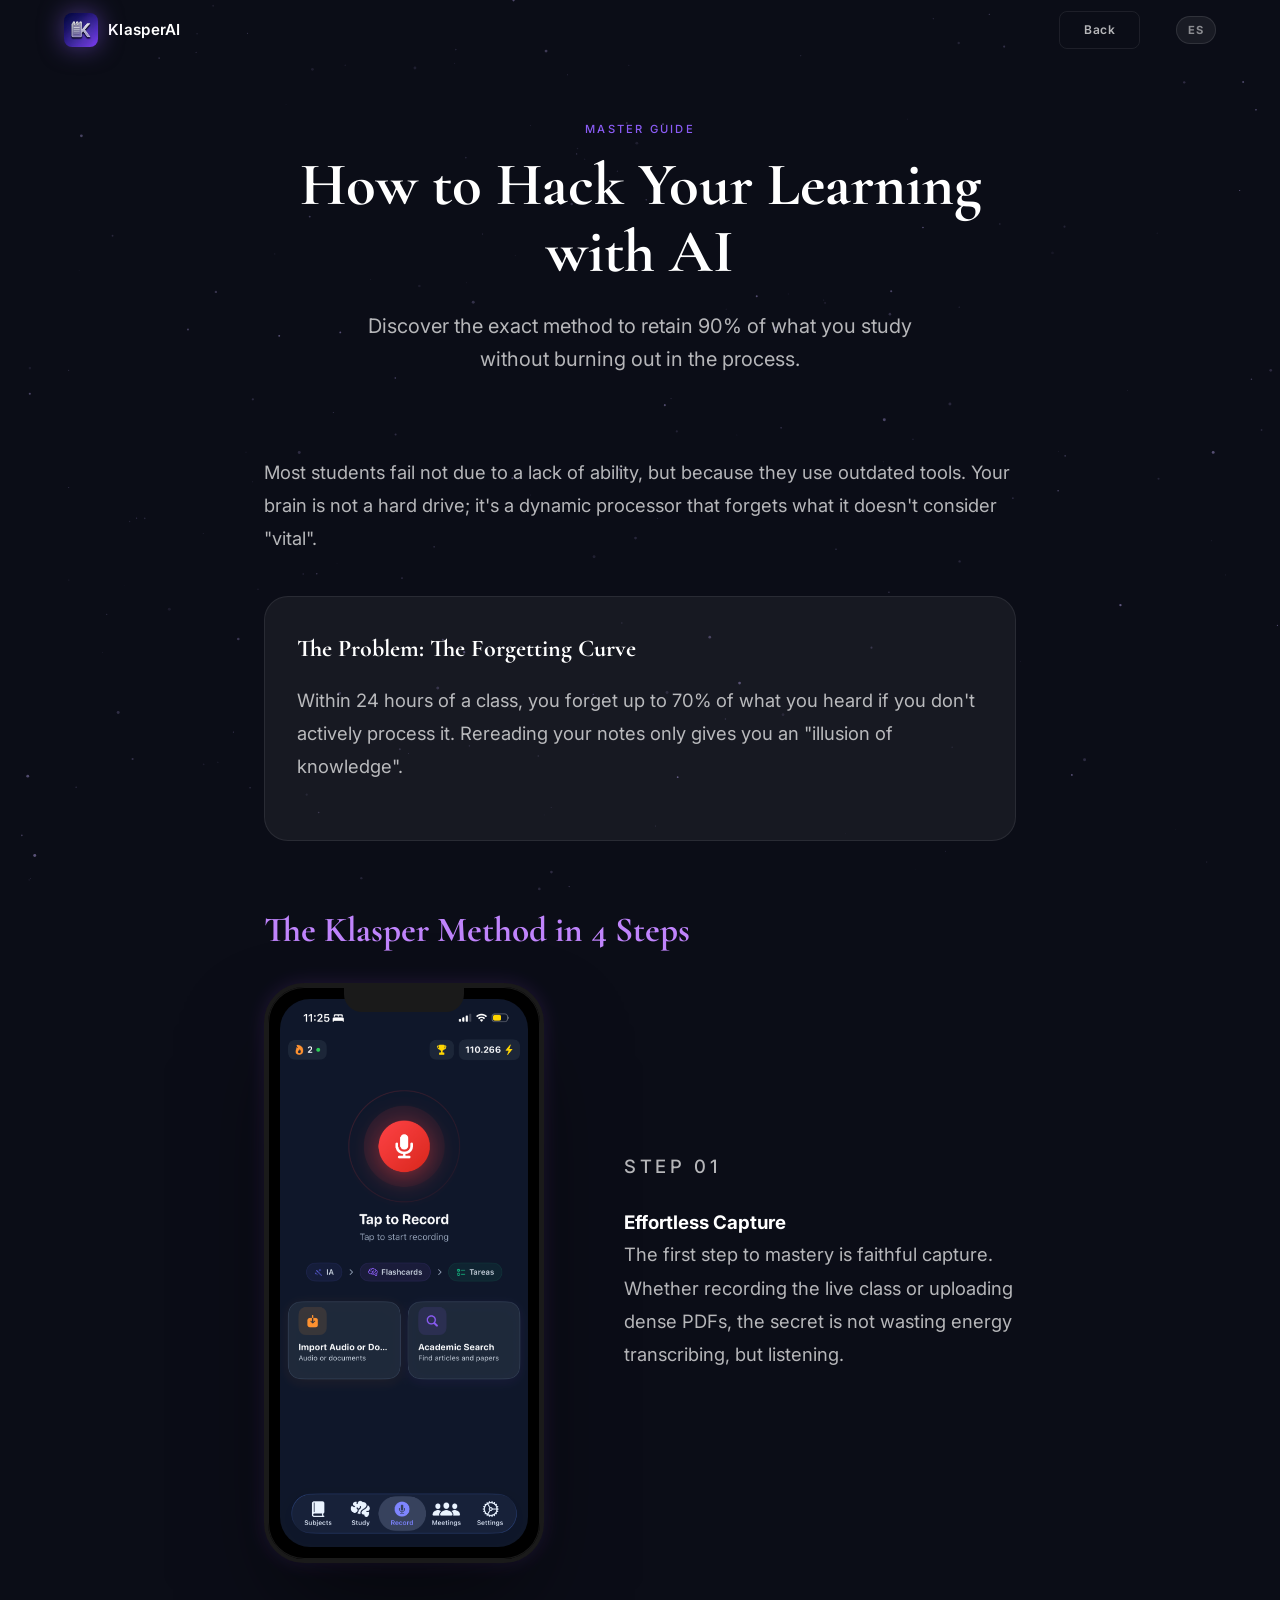
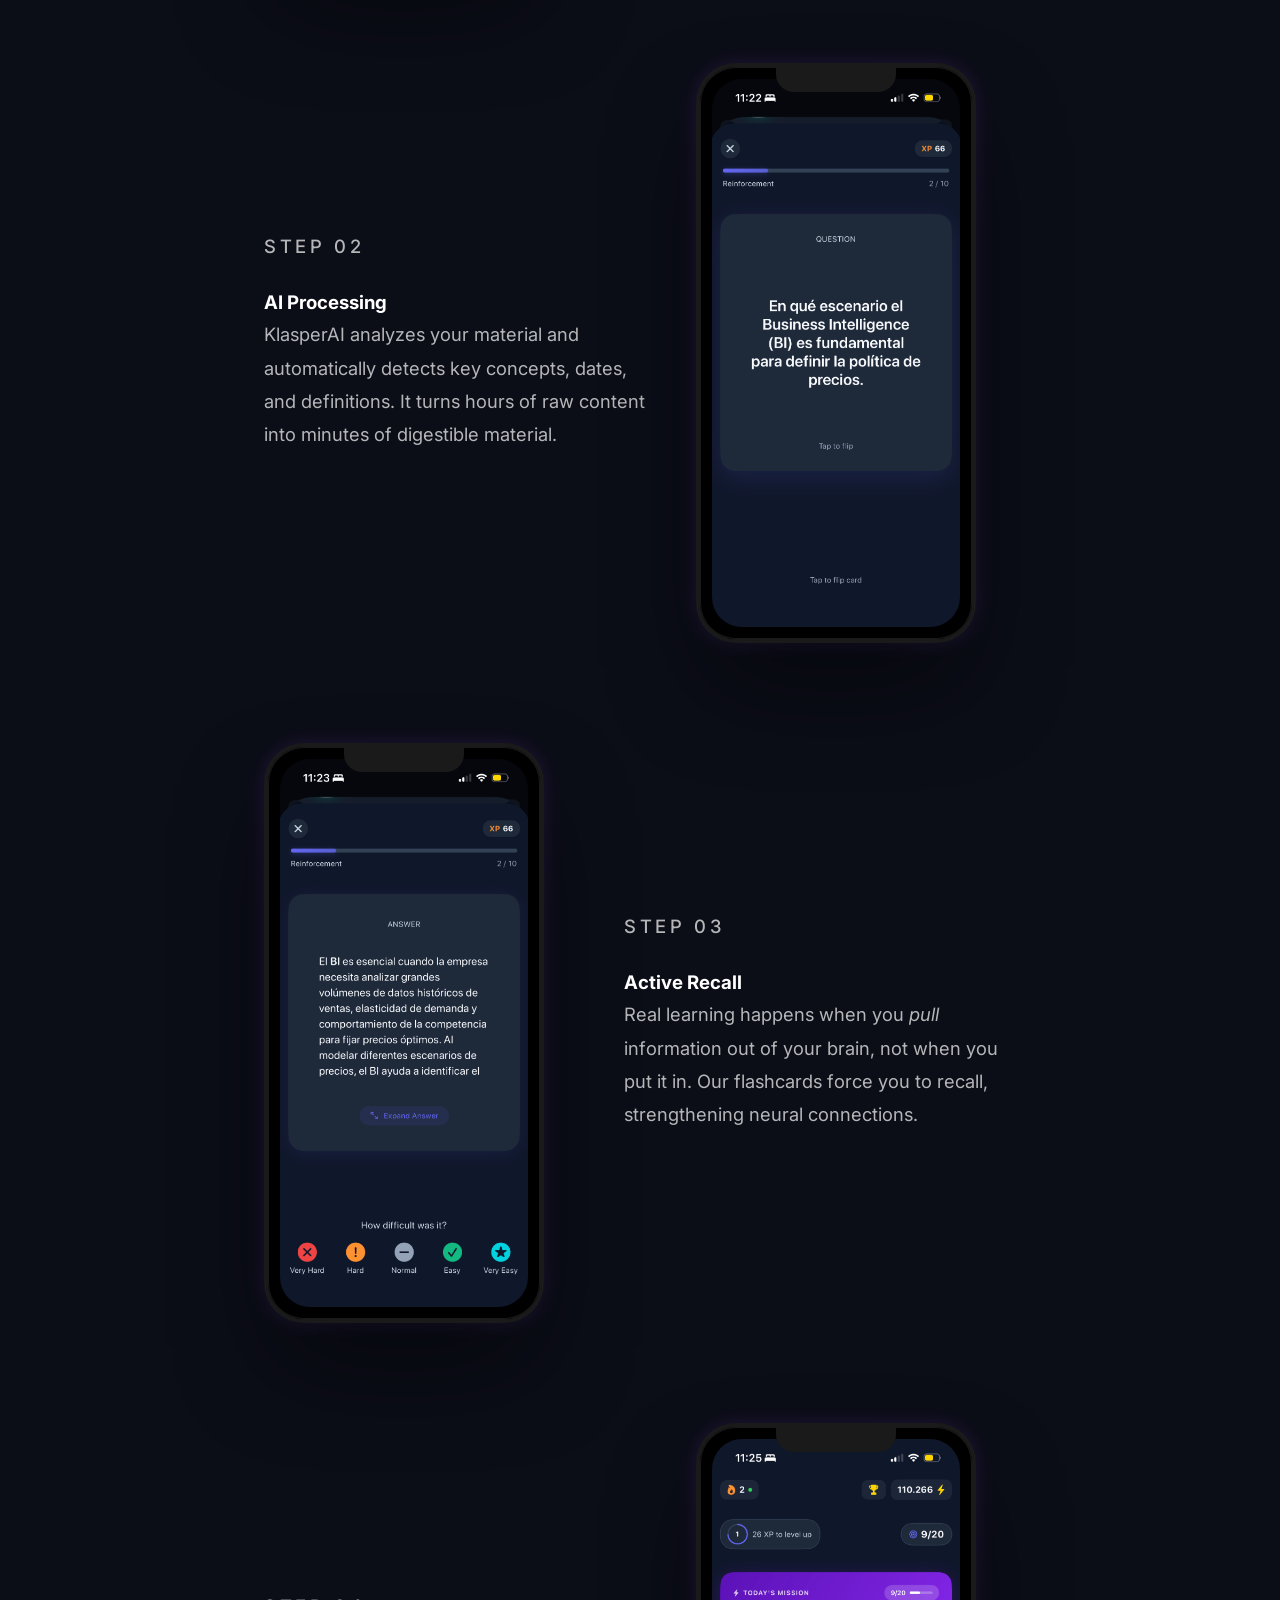
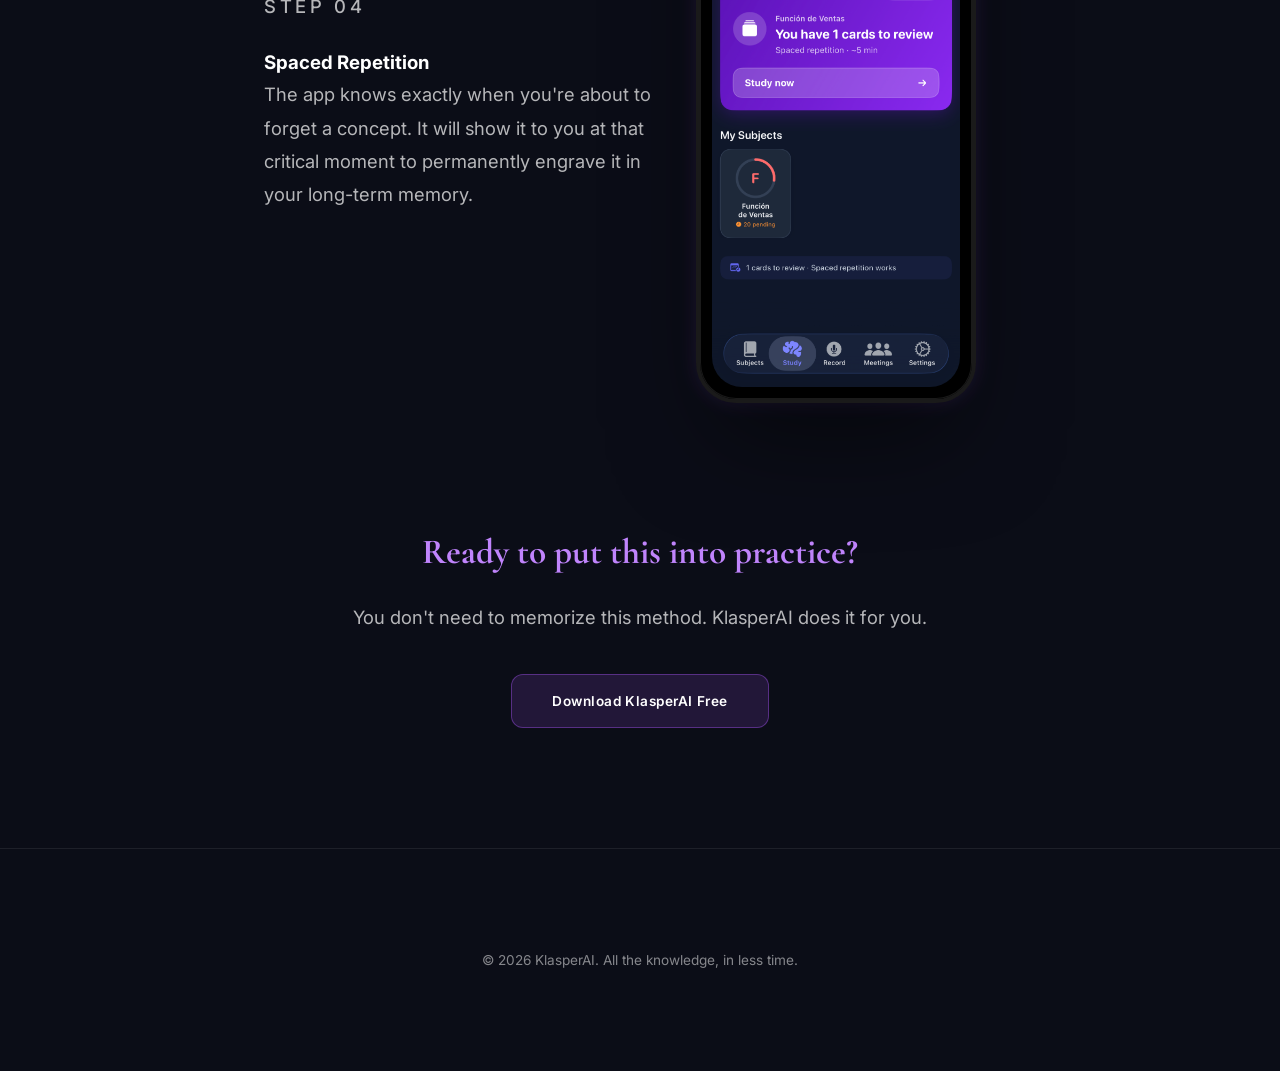
==== commit 87b98a05: "Add i18n support and translations Introduce localization: add translations.js and a small i18n engin" ====
--- a/guia.html
+++ b/guia.html
@@ -120,36 +120,42 @@
   <!-- Star canvas -->
   <canvas id="starfield" aria-hidden="true"></canvas>
 
-  <header class="topbar">
+  <header class="topbar" id="topbar">
     <a class="brand" href="index.html">
       <img src="./AppStore_1024.png" class="k-logo" alt="KlasperAI logo">
       <span>KlasperAI</span>
     </a>
-    <a href="index.html" class="btn-outline" style="height: 38px; border-radius: 8px; font-size: 0.75rem;">Volver</a>
+    <nav id="mainNav">
+      <a href="index.html" class="btn-outline" style="height: 38px; border-radius: 8px; font-size: 0.75rem;" data-i18n="nav.back_guide">Volver</a>
+      <button class="lang-toggle" id="langToggle" aria-label="Switch to English">EN</button>
+    </nav>
+    <button class="menu-toggle" id="menuBtn" aria-label="Menú">
+      <span></span><span></span>
+    </button>
   </header>
 
   <main class="guide-article">
     <header class="guide-header">
-      <p class="section-label">Guía Maestra</p>
-      <h1>Cómo Hackear tu Aprendizaje con IA</h1>
-      <p class="subtitle">Descubre el método exacto para retener el 90% de lo que estudias sin quemarte en el proceso.</p>
+      <p class="section-label" data-i18n="guide.label">Guía Maestra</p>
+      <h1 data-i18n="guide.h1">Cómo Hackear tu Aprendizaje con IA</h1>
+      <p class="subtitle" data-i18n="guide.subtitle">Descubre el método exacto para retener el 90% de lo que estudias sin quemarte en el proceso.</p>
     </header>
 
     <div class="guide-content">
-      <p>La mayoría de los estudiantes fallan no por falta de capacidad, sino por usar herramientas obsoletas. Tu cerebro no es un disco duro; es un procesador dinámico que olvida lo que no considera "vital".</p>
+      <p data-i18n="guide.intro">La mayoría de los estudiantes fallan no por falta de capacidad, sino por usar herramientas obsoletas. Tu cerebro no es un disco duro; es un procesador dinámico que olvida lo que no considera "vital".</p>
       
       <div class="highlight-card">
-        <h3>El Problema: La Curva del Olvido</h3>
-        <p>A las 24 horas de una clase, olvidas hasta el 70% de lo que escuchaste si no lo procesas activamente. Releer tus apuntes solo te da una "ilusión de conocimiento".</p>
+        <h3 data-i18n="guide.problem_title">El Problema: La Curva del Olvido</h3>
+        <p data-i18n="guide.problem_desc">A las 24 horas de una clase, olvidas hasta el 70% de lo que escuchaste si no lo procesas activamente. Releer tus apuntes solo te da una "ilusión de conocimiento".</p>
       </div>
 
-      <h2>El Método Klasper en 4 Pasos</h2>
-
-      <section class="method-step">
-        <div class="method-info">
-          <p class="section-label">Paso 01</p>
-          <h3>Captura sin Esfuerzo</h3>
-          <p>El primer paso para el dominio es la captura fiel. Ya sea grabando la clase en vivo o subiendo PDFs densos, el secreto está en no perder energía transcribiendo, sino escuchando.</p>
+      <h2 data-i18n="guide.method_title">El Método Klasper en 4 Pasos</h2>
+
+      <section class="method-step">
+        <div class="method-info">
+          <p class="section-label" data-i18n="guide.step1_label">Paso 01</p>
+          <h3 data-i18n="guide.step1_title">Captura sin Esfuerzo</h3>
+          <p data-i18n="guide.step1_desc">El primer paso para el dominio es la captura fiel. Ya sea grabando la clase en vivo o subiendo PDFs densos, el secreto está en no perder energía transcribiendo, sino escuchando.</p>
         </div>
         <div class="method-visual">
           <div class="iphone-mockup">
@@ -162,9 +168,9 @@
 
       <section class="method-step">
         <div class="method-info">
-          <p class="section-label">Paso 02</p>
-          <h3>Procesamiento por IA</h3>
-          <p>KlasperAI analiza tu material y detecta automáticamente conceptos clave, fechas y definiciones. Convierte horas de crudo en minutos de contenido digerible.</p>
+          <p class="section-label" data-i18n="guide.step2_label">Paso 02</p>
+          <h3 data-i18n="guide.step2_title">Procesamiento por IA</h3>
+          <p data-i18n="guide.step2_desc">KlasperAI analiza tu material y detecta automáticamente conceptos clave, fechas y definiciones. Convierte horas de crudo en minutos de contenido digerible.</p>
         </div>
         <div class="method-visual">
           <div class="iphone-mockup">
@@ -177,9 +183,9 @@
 
       <section class="method-step">
         <div class="method-info">
-          <p class="section-label">Paso 03</p>
-          <h3>Active Recall (Recuperación Activa)</h3>
-          <p>El aprendizaje real sucede cuando <em>sacas</em> información de tu cerebro, no cuando la metes. Nuestras flashcards te obligan a recordar, fortaleciendo las conexiones neuronales.</p>
+          <p class="section-label" data-i18n="guide.step3_label">Paso 03</p>
+          <h3 data-i18n-html="guide.step3_title">Active Recall (Recuperación Activa)</h3>
+          <p data-i18n-html="guide.step3_desc">El aprendizaje real sucede cuando <em>sacas</em> información de tu cerebro, no cuando la metes. Nuestras flashcards te obligan a recordar, fortaleciendo las conexiones neuronales.</p>
         </div>
         <div class="method-visual">
           <div class="iphone-mockup">
@@ -192,9 +198,9 @@
 
       <section class="method-step">
         <div class="method-info">
-          <p class="section-label">Paso 04</p>
-          <h3>Spaced Repetition (Repetición Espaciada)</h3>
-          <p>La app sabe exactamente cuándo estás a punto de olvidar un concepto. Te lo mostrará justo en ese momento crítico para grabarlo permanentemente en tu memoria a largo plazo.</p>
+          <p class="section-label" data-i18n="guide.step4_label">Paso 04</p>
+          <h3 data-i18n="guide.step4_title">Spaced Repetition (Repetición Espaciada)</h3>
+          <p data-i18n="guide.step4_desc">La app sabe exactamente cuándo estás a punto de olvidar un concepto. Te lo mostrará justo en ese momento crítico para grabarlo permanentemente en tu memoria a largo plazo.</p>
         </div>
         <div class="method-visual">
           <div class="iphone-mockup">
@@ -206,17 +212,19 @@
       </section>
 
       <div class="final-cta" style="text-align: center; margin-top: 120px;">
-        <h2 style="margin-bottom: 20px;">¿Listo para poner esto en práctica?</h2>
-        <p style="margin-bottom: 40px;">No necesitas memorizar este método. KlasperAI lo hace por ti.</p>
-        <a class="btn-glow" href="#" style="height: 54px; border-radius: 12px; padding: 0 40px;">Descargar KlasperAI Gratis</a>
+        <h2 style="margin-bottom: 20px;" data-i18n="guide.final_title">¿Listo para poner esto en práctica?</h2>
+        <p style="margin-bottom: 40px;" data-i18n="guide.final_desc">No necesitas memorizar este método. KlasperAI lo hace por ti.</p>
+        <a class="btn-glow" href="#" style="height: 54px; border-radius: 12px; padding: 0 40px;" data-i18n="guide.final_cta">Descargar KlasperAI Gratis</a>
       </div>
     </div>
   </main>
 
   <footer style="padding: 100px 0; text-align: center; border-top: 1px solid var(--border);">
-    <p style="color: var(--text-dim); font-size: 0.85rem;">© 2026 KlasperAI. Todo el conocimiento, en menos tiempo.</p>
+    <p style="color: var(--text-dim); font-size: 0.85rem;" data-i18n="guide.footer">© 2026 KlasperAI. Todo el conocimiento, en menos tiempo.</p>
   </footer>
 
+  <script src="./translations.js"></script>
+  <script src="./i18n.js"></script>
   <script src="./script.js"></script>
 </body>
-</html>
+</html>
--- a/styles.css
+++ b/styles.css
@@ -161,6 +161,38 @@
   transition: all 0.3s ease;
 }
 
+/* ---------- LANGUAGE TOGGLE ---------- */
+.lang-toggle {
+  display: inline-flex;
+  align-items: center;
+  justify-content: center;
+  width: 40px;
+  height: 28px;
+  border-radius: 14px;
+  font-family: var(--sans);
+  font-size: 0.7rem;
+  font-weight: 700;
+  letter-spacing: 0.08em;
+  color: var(--text-dim);
+  background: rgba(255, 255, 255, 0.06);
+  border: 1px solid rgba(255, 255, 255, 0.1);
+  cursor: pointer;
+  transition: all 0.3s ease;
+  flex-shrink: 0;
+}
+
+.lang-toggle:hover {
+  color: #fff;
+  background: rgba(139, 92, 246, 0.15);
+  border-color: rgba(139, 92, 246, 0.4);
+  box-shadow: 0 0 12px rgba(139, 92, 246, 0.2);
+  transform: scale(1.05);
+}
+
+.lang-toggle:active {
+  transform: scale(0.97);
+}
+
 /* ---------- HERO ---------- */
 .hero {
   position: relative;
@@ -1086,6 +1118,21 @@
 
   .menu-toggle {
     display: flex;
+  }
+
+  /* Language toggle in mobile nav */
+  nav.nav-open .lang-toggle {
+    width: 56px;
+    height: 36px;
+    font-size: 0.85rem;
+    border-radius: 18px;
+    margin-top: 8px;
+    border-bottom: none;
+    padding: 0;
+  }
+
+  nav.nav-open .lang-toggle:hover {
+    border-bottom: none;
   }
 
   /* Hero */
